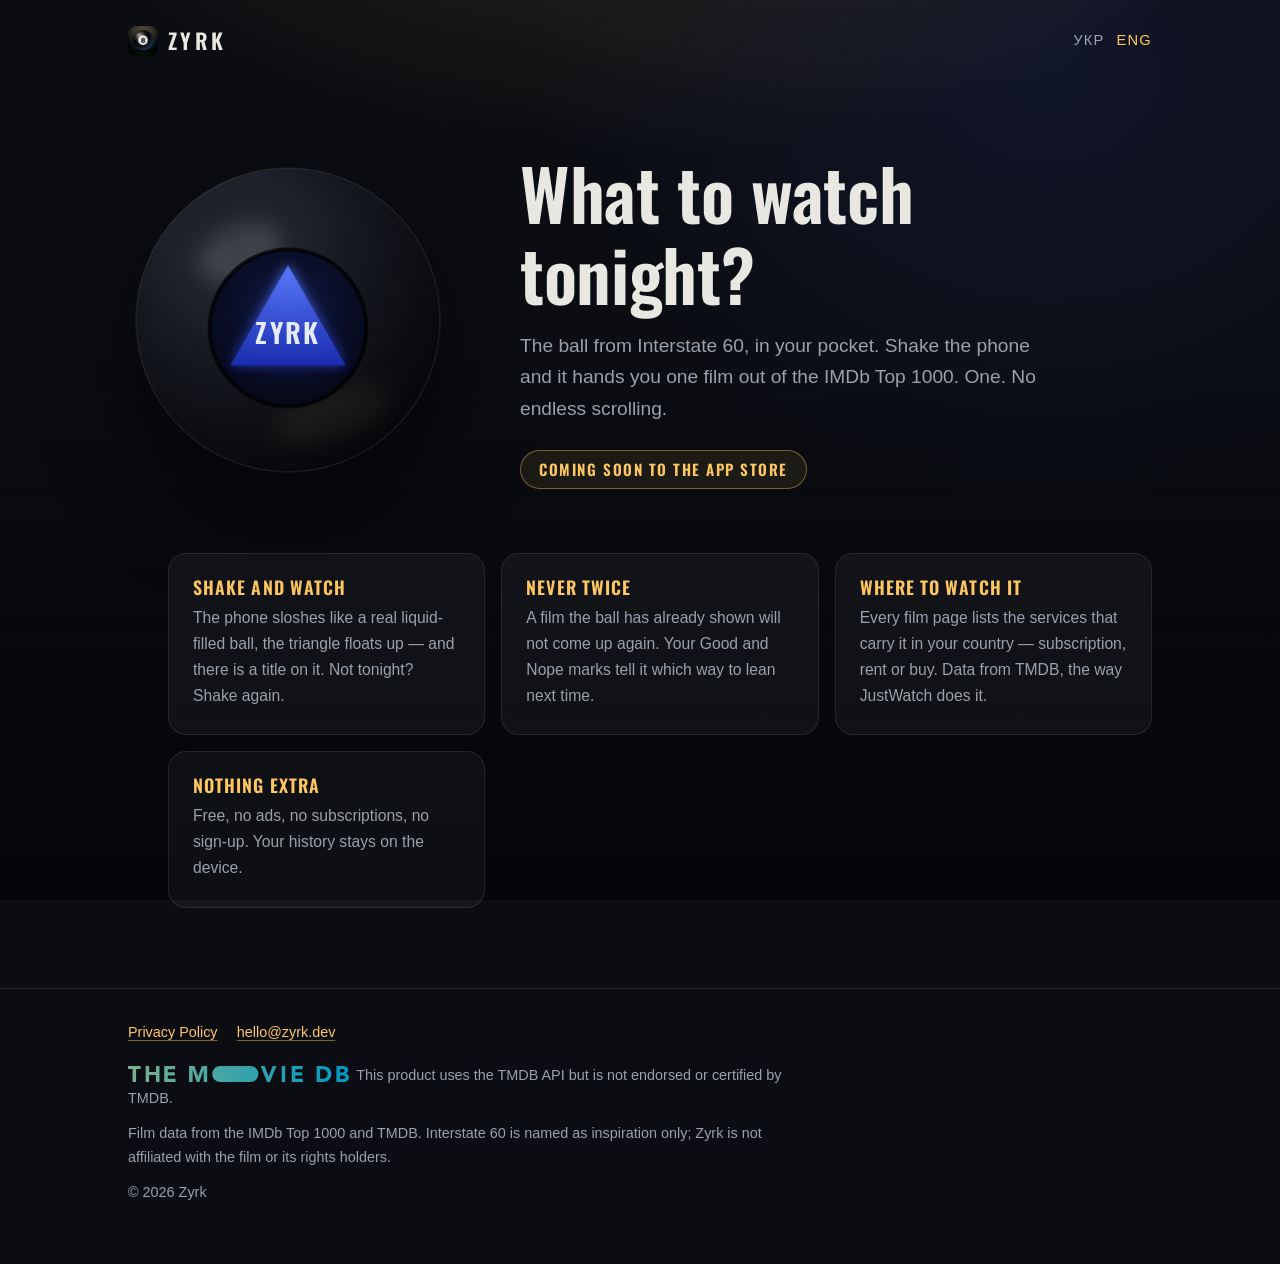
==== en/index.html @ a54ec10e "Add the zyrk.dev landing page and privacy policy Two static pages in Ukrainian and English: a landin" ====
<!DOCTYPE html>
<html lang="en">
<head>
<meta charset="utf-8">
<meta name="viewport" content="width=device-width, initial-scale=1">
<title>Zyrk — what to watch tonight</title>
<meta name="description" content="Shake your phone and the ball from Interstate 60 pulls one film out of the thousand best. No accounts, no ads, never the same film twice.">
<link rel="canonical" href="https://zyrk.dev/en/">
<link rel="alternate" hreflang="uk" href="https://zyrk.dev/">
<link rel="alternate" hreflang="en" href="https://zyrk.dev/en/">
<link rel="alternate" hreflang="x-default" href="https://zyrk.dev/">
<link rel="icon" href="/assets/icon.png">
<link rel="apple-touch-icon" href="/assets/apple-touch-icon.png">
<meta property="og:title" content="Zyrk — what to watch tonight">
<meta property="og:description" content="Shake your phone and the ball pulls one film out of the thousand best.">
<meta property="og:image" content="https://zyrk.dev/assets/icon.png">
<meta property="og:url" content="https://zyrk.dev/en/">
<meta property="og:type" content="website">
<meta name="theme-color" content="#0b0d12">
<link rel="preconnect" href="https://fonts.googleapis.com">
<link rel="preconnect" href="https://fonts.gstatic.com" crossorigin>
<link rel="stylesheet" href="https://fonts.googleapis.com/css2?family=Oswald:wght@500;600&display=swap">
<link rel="stylesheet" href="/assets/style.css">
</head>
<body>
<div class="wrap">
    <header class="top">
        <a class="wordmark" href="/en/"><img src="/assets/icon.png" alt="" width="30" height="30">Zyrk</a>
        <nav class="langs">
            <a href="/">Укр</a>
            <a href="/en/" aria-current="page">Eng</a>
        </nav>
    </header>

    <main>
        <section class="hero">
            <svg class="ball" viewBox="0 0 400 400" role="img" aria-label="A black billiard ball with a triangle reading Zyrk">
                <defs>
                    <radialGradient id="shell" cx="34%" cy="26%" r="80%">
                        <stop offset="0" stop-color="#41465440"></stop>
                        <stop offset="0.42" stop-color="#171a21"></stop>
                        <stop offset="1" stop-color="#05060a"></stop>
                    </radialGradient>
                    <radialGradient id="window" cx="50%" cy="40%" r="70%">
                        <stop offset="0" stop-color="#101a44"></stop>
                        <stop offset="1" stop-color="#04050f"></stop>
                    </radialGradient>
                    <linearGradient id="die" x1="0" y1="0" x2="0" y2="1">
                        <stop offset="0" stop-color="#5a7bff"></stop>
                        <stop offset="1" stop-color="#1a2bad"></stop>
                    </linearGradient>
                    <filter id="soft" x="-40%" y="-40%" width="180%" height="180%">
                        <feGaussianBlur stdDeviation="14"></feGaussianBlur>
                    </filter>
                    <filter id="glow" x="-40%" y="-40%" width="180%" height="180%">
                        <feGaussianBlur stdDeviation="7" result="b"></feGaussianBlur>
                        <feMerge><feMergeNode in="b"></feMergeNode><feMergeNode in="SourceGraphic"></feMergeNode></feMerge>
                    </filter>
                </defs>
                <circle cx="200" cy="200" r="190" fill="#0a0b10"></circle>
                <circle cx="200" cy="200" r="190" fill="url(#shell)"></circle>
                <ellipse cx="140" cy="116" rx="54" ry="34" transform="rotate(-24 140 116)" fill="#ffffff" opacity="0.16" filter="url(#soft)"></ellipse>
                <ellipse cx="252" cy="318" rx="78" ry="30" transform="rotate(-18 252 318)" fill="#ffc761" opacity="0.06" filter="url(#soft)"></ellipse>
                <circle cx="200" cy="210" r="98" fill="url(#window)"></circle>
                <circle cx="200" cy="210" r="98" fill="none" stroke="#000" stroke-opacity="0.75" stroke-width="5"></circle>
                <g filter="url(#glow)">
                    <path d="M200 132 L272 257 L128 257 Z" fill="url(#die)" opacity="0.95"></path>
                </g>
                <text x="200" y="230" text-anchor="middle" fill="#e6ecff"
                      font-family="Oswald, Helvetica Neue, Arial, sans-serif" font-size="34" font-weight="600"
                      letter-spacing="3">ZYRK</text>
                <circle cx="200" cy="200" r="190" fill="none" stroke="#ffffff" stroke-opacity="0.07" stroke-width="2"></circle>
            </svg>

            <div>
                <h1>What to watch tonight?</h1>
                <p>The ball from Interstate 60, in your pocket. Shake the phone and it hands you one film out of the IMDb Top 1000. One. No endless scrolling.</p>
                <span class="badge">Coming soon to the App Store</span>
            </div>
        </section>

        <ul class="cards">
            <li>
                <h2>Shake and watch</h2>
                <p>The phone sloshes like a real liquid-filled ball, the triangle floats up — and there is a title on it. Not tonight? Shake again.</p>
            </li>
            <li>
                <h2>Never twice</h2>
                <p>A film the ball has already shown will not come up again. Your Good and Nope marks tell it which way to lean next time.</p>
            </li>
            <li>
                <h2>Where to watch it</h2>
                <p>Every film page lists the services that carry it in your country — subscription, rent or buy. Data from TMDB, the way JustWatch does it.</p>
            </li>
            <li>
                <h2>Nothing extra</h2>
                <p>Free, no ads, no subscriptions, no sign-up. Your history stays on the device.</p>
            </li>
        </ul>
    </main>
</div>

<footer class="foot">
    <div class="wrap">
        <nav>
            <a href="/en/privacy/">Privacy Policy</a>
            <a href="mailto:hello@zyrk.dev">hello@zyrk.dev</a>
        </nav>
        <p><img src="/assets/tmdb.svg" alt="TMDB">This product uses the TMDB API but is not endorsed or certified by TMDB.</p>
        <p>Film data from the IMDb Top 1000 and TMDB. Interstate 60 is named as inspiration only; Zyrk is not affiliated with the film or its rights holders.</p>
        <p>© 2026 Zyrk</p>
    </div>
</footer>
</body>
</html>
---- assets/style.css ----
/* Zyrk — pool-hall night, highway signage. */
:root {
    --night: #0b0d12;
    --night-deep: #040509;
    --card: rgba(255, 255, 255, 0.045);
    --line: rgba(255, 255, 255, 0.09);
    --ink: #e9e7e1;
    --muted: #9aa1ad;
    --lamp: #ffc761;
    --sign-green: #00734a;
    --die: #4a6dff;
    --radius: 18px;
    --measure: 42rem;
}

*, *::before, *::after { box-sizing: border-box; }

html { -webkit-text-size-adjust: 100%; }

body {
    margin: 0;
    background: var(--night);
    color: var(--ink);
    font: 400 17px/1.65 -apple-system, BlinkMacSystemFont, "Segoe UI", Roboto, "Helvetica Neue", Arial, sans-serif;
    text-rendering: optimizeLegibility;
    -webkit-font-smoothing: antialiased;
}

body::before {
    content: "";
    position: fixed;
    inset: 0;
    background:
        radial-gradient(60rem 34rem at 50% -14rem, rgba(255, 199, 97, 0.16), transparent 70%),
        radial-gradient(48rem 40rem at 82% 8%, rgba(74, 109, 255, 0.10), transparent 68%),
        linear-gradient(180deg, transparent 40%, var(--night-deep) 100%);
    pointer-events: none;
    z-index: -1;
}

h1, h2, h3, .wordmark, .badge {
    font-family: "Oswald", "Helvetica Neue", Arial, sans-serif;
    font-weight: 600;
    font-stretch: condensed;
    letter-spacing: 0.01em;
    line-height: 1.15;
}

a { color: var(--lamp); text-underline-offset: 3px; text-decoration-color: rgba(255, 199, 97, 0.45); }
a:hover { text-decoration-color: currentColor; }

.wrap { width: min(64rem, 100% - 2.5rem); margin-inline: auto; }

/* ── Header ─────────────────────────────────────────── */
.top {
    display: flex;
    align-items: center;
    justify-content: space-between;
    gap: 1rem;
    padding: 1.6rem 0 0;
}

.wordmark {
    display: inline-flex;
    align-items: center;
    gap: 0.6rem;
    font-size: 1.35rem;
    letter-spacing: 0.16em;
    color: var(--ink);
    text-decoration: none;
    text-transform: uppercase;
}

.wordmark img { width: 30px; height: 30px; border-radius: 8px; }

.langs { display: flex; gap: 0.75rem; font-size: 0.92rem; }
.langs a { color: var(--muted); text-decoration: none; letter-spacing: 0.08em; text-transform: uppercase; }
.langs a[aria-current] { color: var(--lamp); }

/* ── Hero ───────────────────────────────────────────── */
.hero {
    display: grid;
    grid-template-columns: minmax(0, 20rem) minmax(0, 1fr);
    align-items: center;
    gap: clamp(2rem, 6vw, 4.5rem);
    padding: clamp(3rem, 9vw, 6rem) 0 clamp(2.5rem, 6vw, 4rem);
}

.hero h1 {
    margin: 0 0 1rem;
    font-size: clamp(2.6rem, 7vw, 4.4rem);
    letter-spacing: -0.005em;
}

.hero p {
    margin: 0 0 1.6rem;
    max-width: 34rem;
    font-size: clamp(1.05rem, 2.4vw, 1.2rem);
    color: var(--muted);
}

.ball { width: 100%; height: auto; filter: drop-shadow(0 2rem 3rem rgba(0, 0, 0, 0.6)); animation: bob 7s ease-in-out infinite; }

@keyframes bob {
    0%, 100% { transform: translateY(-0.5%) rotate(-0.6deg); }
    50% { transform: translateY(1.5%) rotate(0.6deg); }
}

@media (prefers-reduced-motion: reduce) {
    .ball { animation: none; }
}

.badge {
    display: inline-flex;
    align-items: center;
    gap: 0.55rem;
    padding: 0.62rem 1.15rem;
    border: 1px solid rgba(255, 199, 97, 0.4);
    border-radius: 999px;
    background: rgba(255, 199, 97, 0.08);
    color: var(--lamp);
    font-size: 0.95rem;
    letter-spacing: 0.1em;
    text-transform: uppercase;
}

/* ── Features ───────────────────────────────────────── */
.cards {
    display: grid;
    grid-template-columns: repeat(auto-fit, minmax(15rem, 1fr));
    gap: 1rem;
    padding-bottom: clamp(3rem, 8vw, 5rem);
    list-style: none;
    margin: 0;
}

.cards li {
    padding: 1.4rem 1.5rem 1.6rem;
    border: 1px solid var(--line);
    border-radius: var(--radius);
    background: var(--card);
}

.cards h2 {
    margin: 0 0 0.5rem;
    font-size: 1.12rem;
    letter-spacing: 0.06em;
    text-transform: uppercase;
    color: var(--lamp);
}

.cards p { margin: 0; color: var(--muted); font-size: 0.98rem; }

/* ── Article (privacy) ──────────────────────────────── */
.doc { padding: clamp(2.5rem, 7vw, 4rem) 0 2rem; }
.doc header { max-width: var(--measure); }
.doc h1 { margin: 0 0 0.4rem; font-size: clamp(2rem, 5vw, 2.9rem); }
.doc .updated { color: var(--muted); font-size: 0.95rem; margin: 0 0 2.5rem; }
.doc section { max-width: var(--measure); margin-bottom: 2.4rem; }
.doc h2 {
    margin: 0 0 0.7rem;
    font-size: 1.22rem;
    letter-spacing: 0.06em;
    text-transform: uppercase;
    color: var(--lamp);
}
.doc p, .doc li { color: #d5d3cd; }
.doc p { margin: 0 0 0.9rem; }
.doc ul { margin: 0 0 0.9rem; padding-left: 1.2rem; }
.doc li { margin-bottom: 0.45rem; }
.doc code {
    font-family: ui-monospace, SFMono-Regular, Menlo, monospace;
    font-size: 0.88em;
    padding: 0.1em 0.38em;
    border-radius: 6px;
    background: rgba(255, 255, 255, 0.07);
    color: var(--ink);
}

.tldr {
    max-width: var(--measure);
    margin: 0 0 2.8rem;
    padding: 1.3rem 1.5rem 1.4rem;
    border: 1px solid var(--line);
    border-left: 3px solid var(--sign-green);
    border-radius: var(--radius);
    background: var(--card);
}
.tldr ul { margin: 0; padding-left: 1.1rem; }
.tldr li:last-child { margin-bottom: 0; }

/* ── Footer ─────────────────────────────────────────── */
.foot {
    border-top: 1px solid var(--line);
    padding: 2rem 0 3rem;
    color: var(--muted);
    font-size: 0.9rem;
}
.foot nav { display: flex; flex-wrap: wrap; gap: 1.2rem; margin-bottom: 1.2rem; }
.foot p { margin: 0 0 0.7rem; max-width: var(--measure); }
.foot img { height: 16px; width: auto; vertical-align: -2px; margin-right: 0.45rem; opacity: 0.85; }

@media (max-width: 46rem) {
    .hero { grid-template-columns: 1fr; text-align: center; padding-top: 2.5rem; }
    .hero p { margin-inline: auto; }
    .ball { max-width: 17rem; margin-inline: auto; display: block; }
}
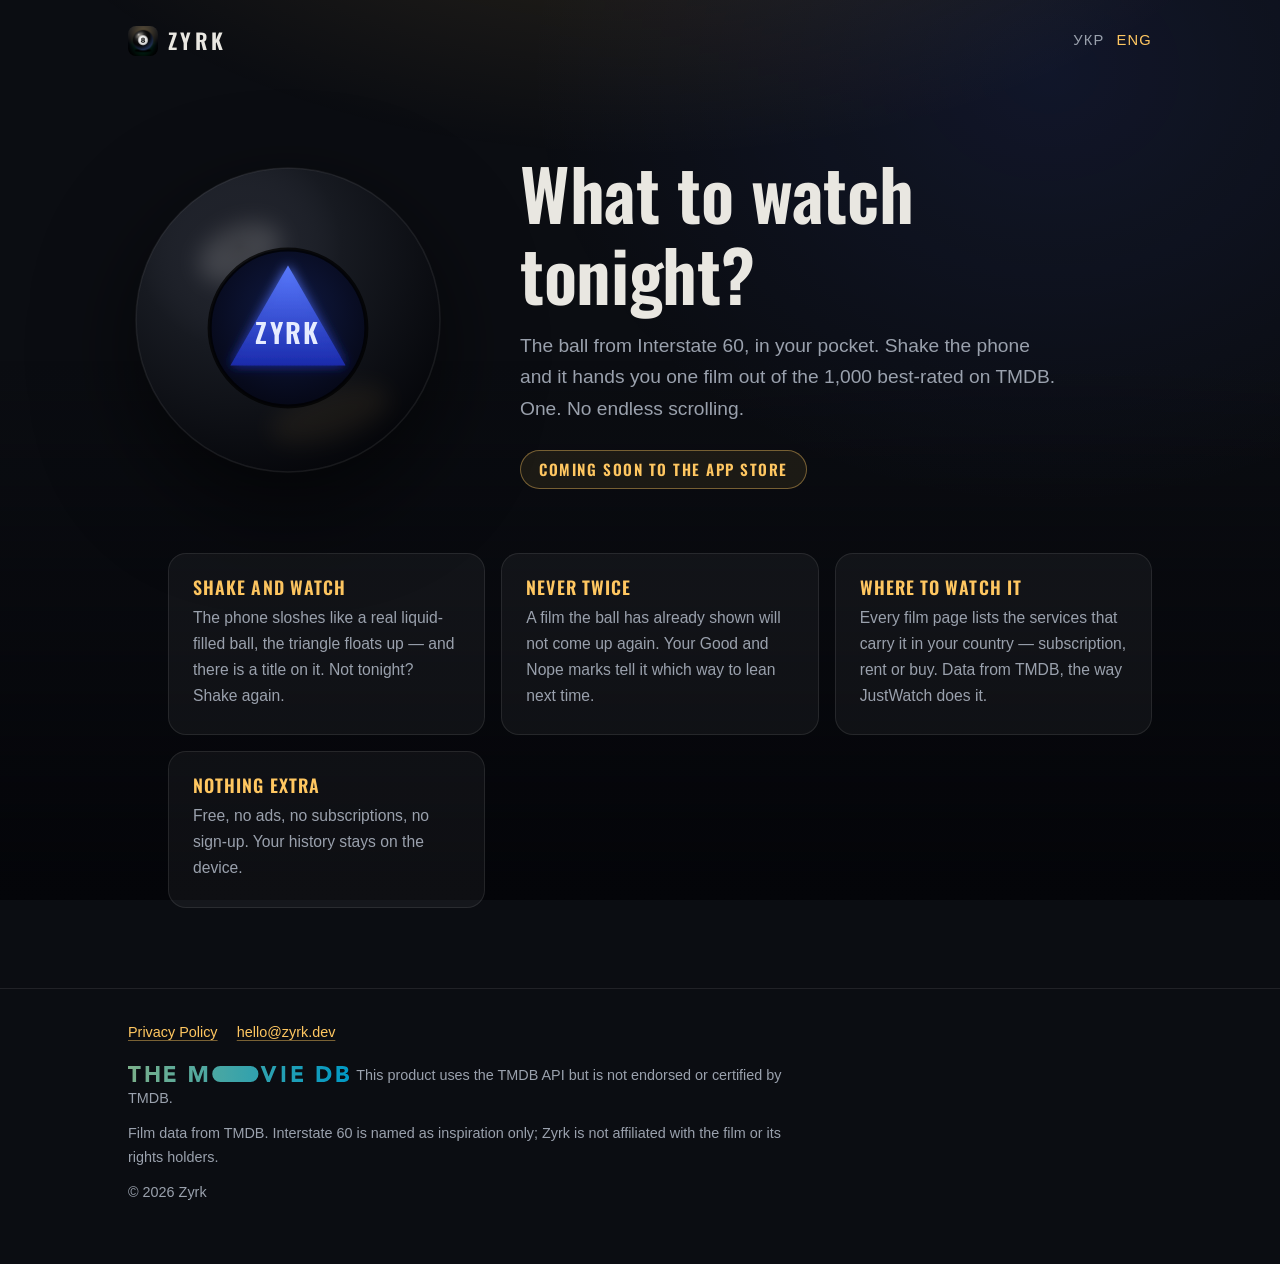
==== commit a26b8abb: "Say TMDB where the pages said IMDb The app's catalogue now comes from TMDB: its 1,000 best-rated fil" ====
--- a/en/index.html
+++ b/en/index.html
@@ -74,7 +74,7 @@
 
             <div>
                 <h1>What to watch tonight?</h1>
-                <p>The ball from Interstate 60, in your pocket. Shake the phone and it hands you one film out of the IMDb Top 1000. One. No endless scrolling.</p>
+                <p>The ball from Interstate 60, in your pocket. Shake the phone and it hands you one film out of the 1,000 best-rated on TMDB. One. No endless scrolling.</p>
                 <span class="badge">Coming soon to the App Store</span>
             </div>
         </section>
@@ -107,7 +107,7 @@
             <a href="mailto:hello@zyrk.dev">hello@zyrk.dev</a>
         </nav>
         <p><img src="/assets/tmdb.svg" alt="TMDB">This product uses the TMDB API but is not endorsed or certified by TMDB.</p>
-        <p>Film data from the IMDb Top 1000 and TMDB. Interstate 60 is named as inspiration only; Zyrk is not affiliated with the film or its rights holders.</p>
+        <p>Film data from TMDB. Interstate 60 is named as inspiration only; Zyrk is not affiliated with the film or its rights holders.</p>
         <p>© 2026 Zyrk</p>
     </div>
 </footer>
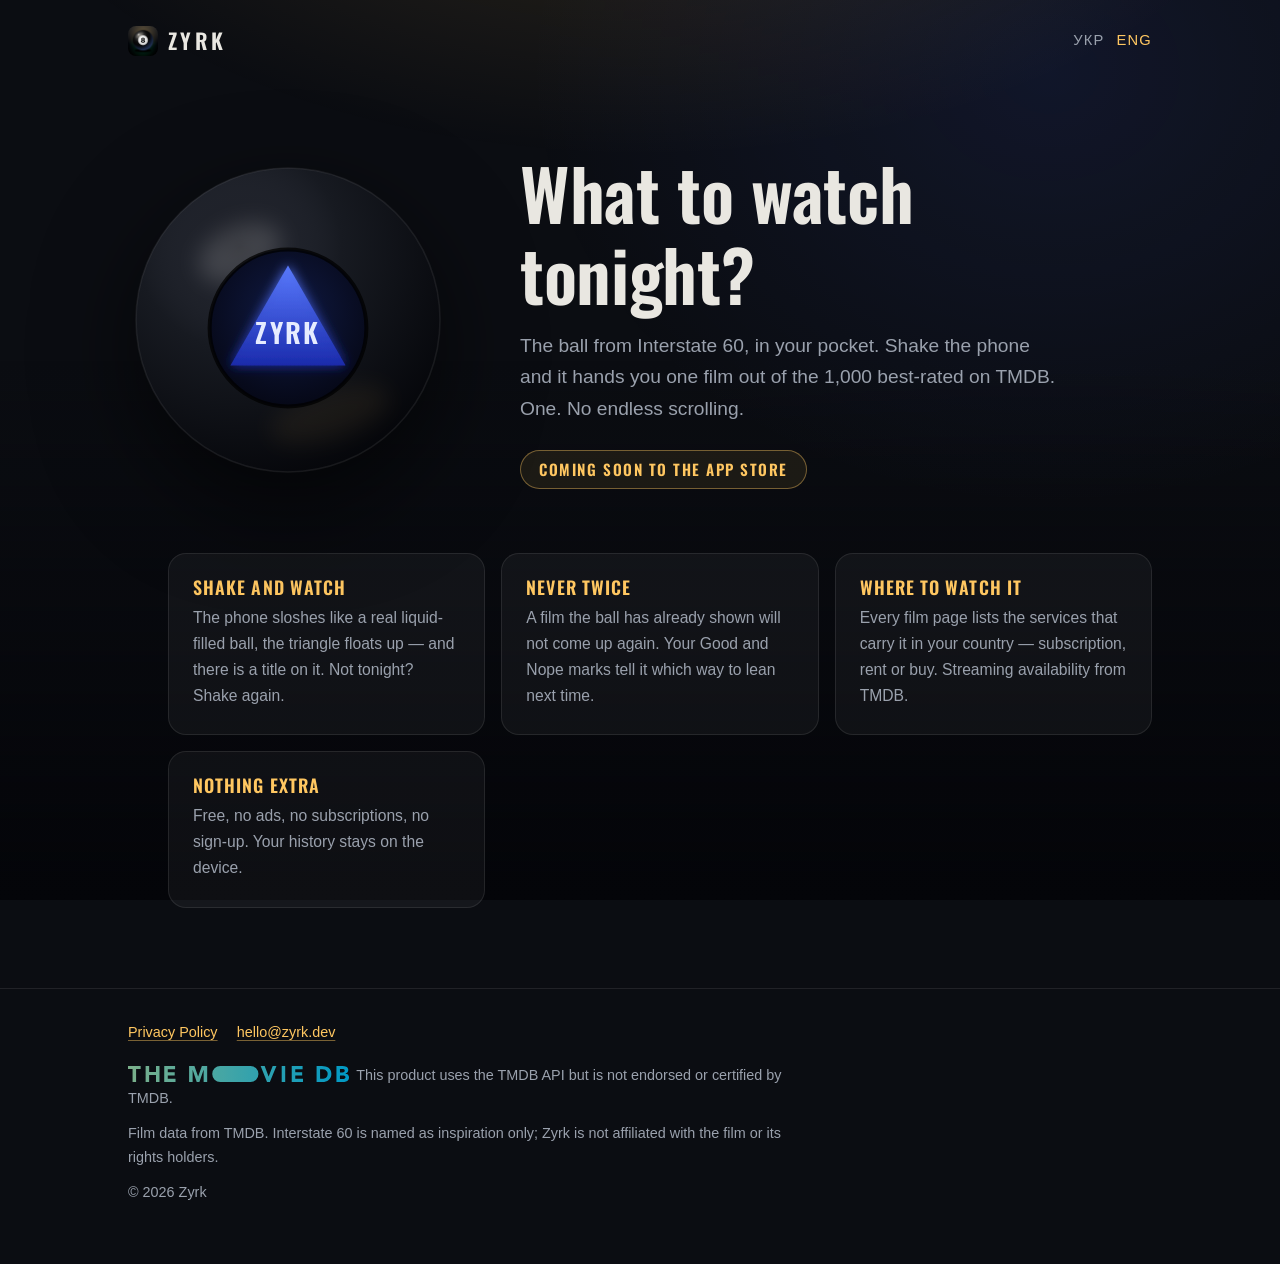
==== commit c9d37fa9: "Say where streaming availability comes from without naming JustWatch The landing pages don't show an" ====
--- a/en/index.html
+++ b/en/index.html
@@ -90,7 +90,7 @@
             </li>
             <li>
                 <h2>Where to watch it</h2>
-                <p>Every film page lists the services that carry it in your country — subscription, rent or buy. Data from TMDB, the way JustWatch does it.</p>
+                <p>Every film page lists the services that carry it in your country — subscription, rent or buy. Streaming availability from TMDB.</p>
             </li>
             <li>
                 <h2>Nothing extra</h2>
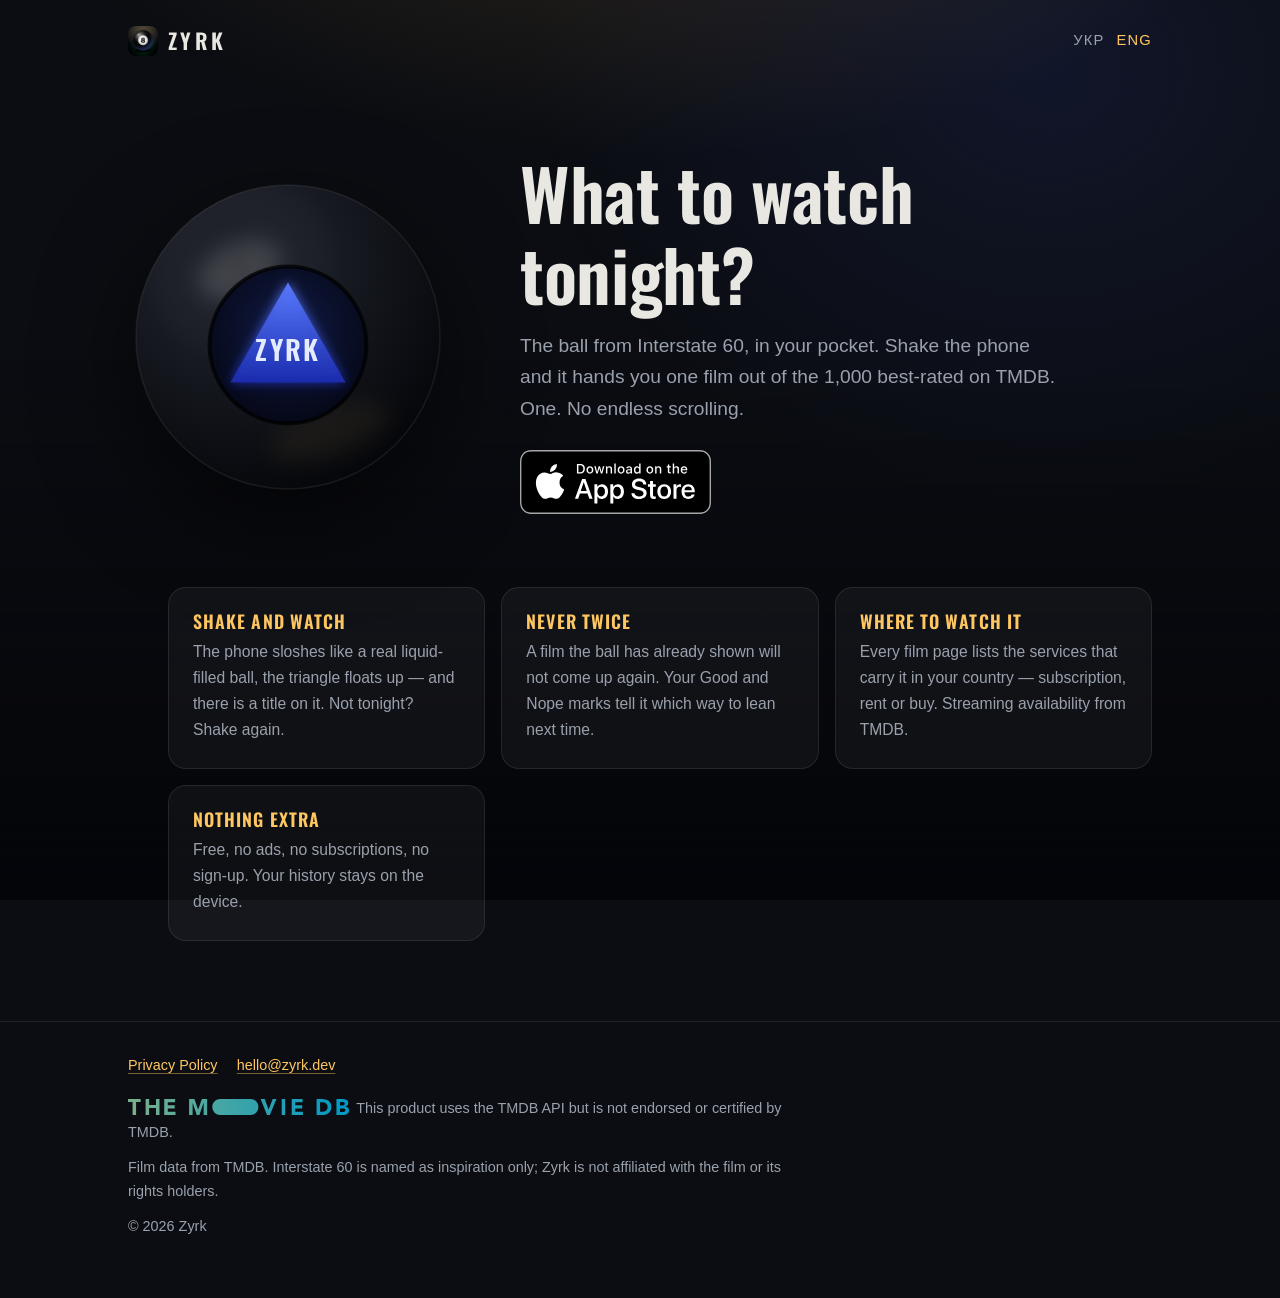
==== commit d40b04f4: "Link to the App Store from both landings The app is live, so the "coming soon" pill becomes Apple's " ====
--- a/en/index.html
+++ b/en/index.html
@@ -3,6 +3,7 @@
 <head>
 <meta charset="utf-8">
 <meta name="viewport" content="width=device-width, initial-scale=1">
+<meta name="apple-itunes-app" content="app-id=6813388632">
 <title>Zyrk — what to watch tonight</title>
 <meta name="description" content="Shake your phone and the ball from Interstate 60 pulls one film out of the thousand best. No accounts, no ads, never the same film twice.">
 <link rel="canonical" href="https://zyrk.dev/en/">
@@ -75,7 +76,9 @@
             <div>
                 <h1>What to watch tonight?</h1>
                 <p>The ball from Interstate 60, in your pocket. Shake the phone and it hands you one film out of the 1,000 best-rated on TMDB. One. No endless scrolling.</p>
-                <span class="badge">Coming soon to the App Store</span>
+                <a class="app-store" href="https://apps.apple.com/app/id6813388632">
+                    <img src="/assets/app-store-badge-en.svg" alt="Download on the App Store" width="120" height="40">
+                </a>
             </div>
         </section>
 
--- a/assets/style.css
+++ b/assets/style.css
@@ -124,6 +124,32 @@
     text-transform: uppercase;
 }
 
+.app-store {
+    display: inline-block;
+    /* Apple вимагає вільне поле навколо бейджа не менше чверті його висоти */
+    padding: 1rem;
+    margin: -1rem;
+    border-radius: 0.75rem;
+    transition: opacity 0.2s ease;
+}
+
+.app-store img {
+    display: block;
+    height: 4rem;          /* 64px; мінімум за гайдлайнами Apple — 40px */
+    width: auto;
+}
+
+.app-store:hover { opacity: 0.85; }
+
+.app-store:focus-visible {
+    outline: 2px solid var(--lamp);
+    outline-offset: 2px;
+}
+
+@media (prefers-reduced-motion: reduce) {
+    .app-store { transition: none; }
+}
+
 /* ── Features ───────────────────────────────────────── */
 .cards {
     display: grid;
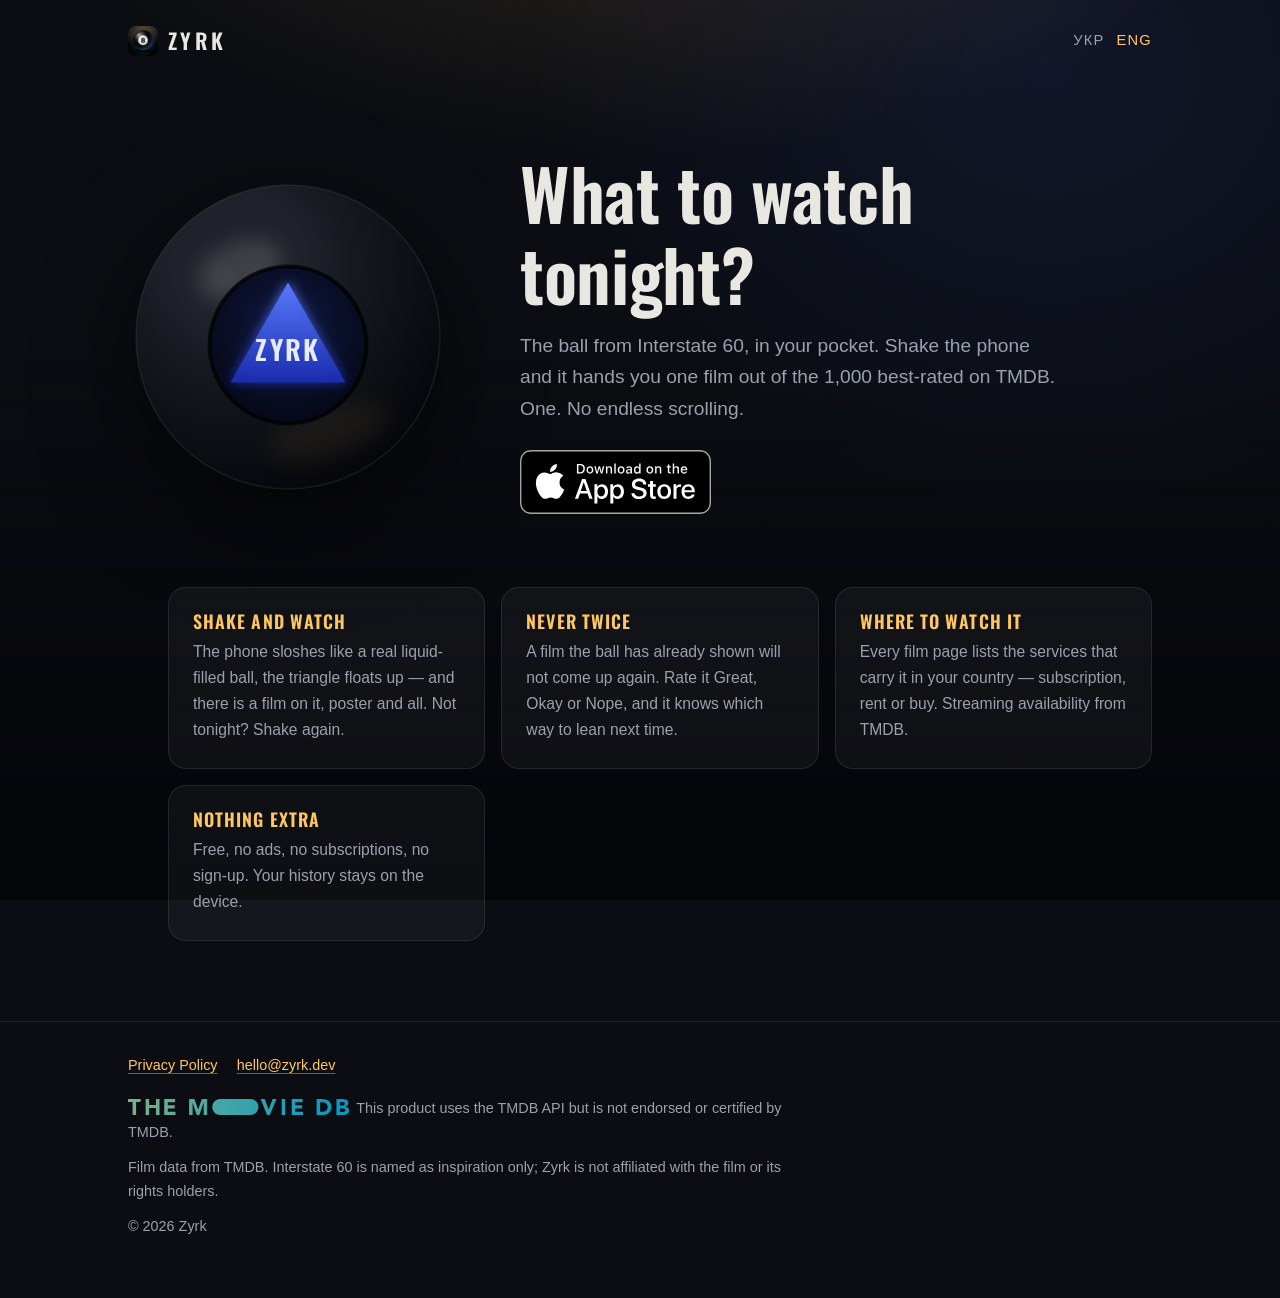
==== commit 8727cfa0: "Update the site for Zyrk 1.1 Great / Okay / Nope ratings and the poster on the card on both landings" ====
--- a/en/index.html
+++ b/en/index.html
@@ -14,9 +14,15 @@
 <link rel="apple-touch-icon" href="/assets/apple-touch-icon.png">
 <meta property="og:title" content="Zyrk — what to watch tonight">
 <meta property="og:description" content="Shake your phone and the ball pulls one film out of the thousand best.">
-<meta property="og:image" content="https://zyrk.dev/assets/icon.png">
+<meta property="og:image" content="https://zyrk.dev/assets/og-en.png">
+<meta property="og:image:width" content="1200">
+<meta property="og:image:height" content="630">
+<meta property="og:image:alt" content="The black Zyrk billiard ball on a dark background">
 <meta property="og:url" content="https://zyrk.dev/en/">
 <meta property="og:type" content="website">
+<meta property="og:site_name" content="Zyrk">
+<meta property="og:locale" content="en_GB">
+<meta name="twitter:card" content="summary_large_image">
 <meta name="theme-color" content="#0b0d12">
 <link rel="preconnect" href="https://fonts.googleapis.com">
 <link rel="preconnect" href="https://fonts.gstatic.com" crossorigin>
@@ -85,11 +91,11 @@
         <ul class="cards">
             <li>
                 <h2>Shake and watch</h2>
-                <p>The phone sloshes like a real liquid-filled ball, the triangle floats up — and there is a title on it. Not tonight? Shake again.</p>
+                <p>The phone sloshes like a real liquid-filled ball, the triangle floats up — and there is a film on it, poster and all. Not tonight? Shake again.</p>
             </li>
             <li>
                 <h2>Never twice</h2>
-                <p>A film the ball has already shown will not come up again. Your Good and Nope marks tell it which way to lean next time.</p>
+                <p>A film the ball has already shown will not come up again. Rate it Great, Okay or Nope, and it knows which way to lean next time.</p>
             </li>
             <li>
                 <h2>Where to watch it</h2>
